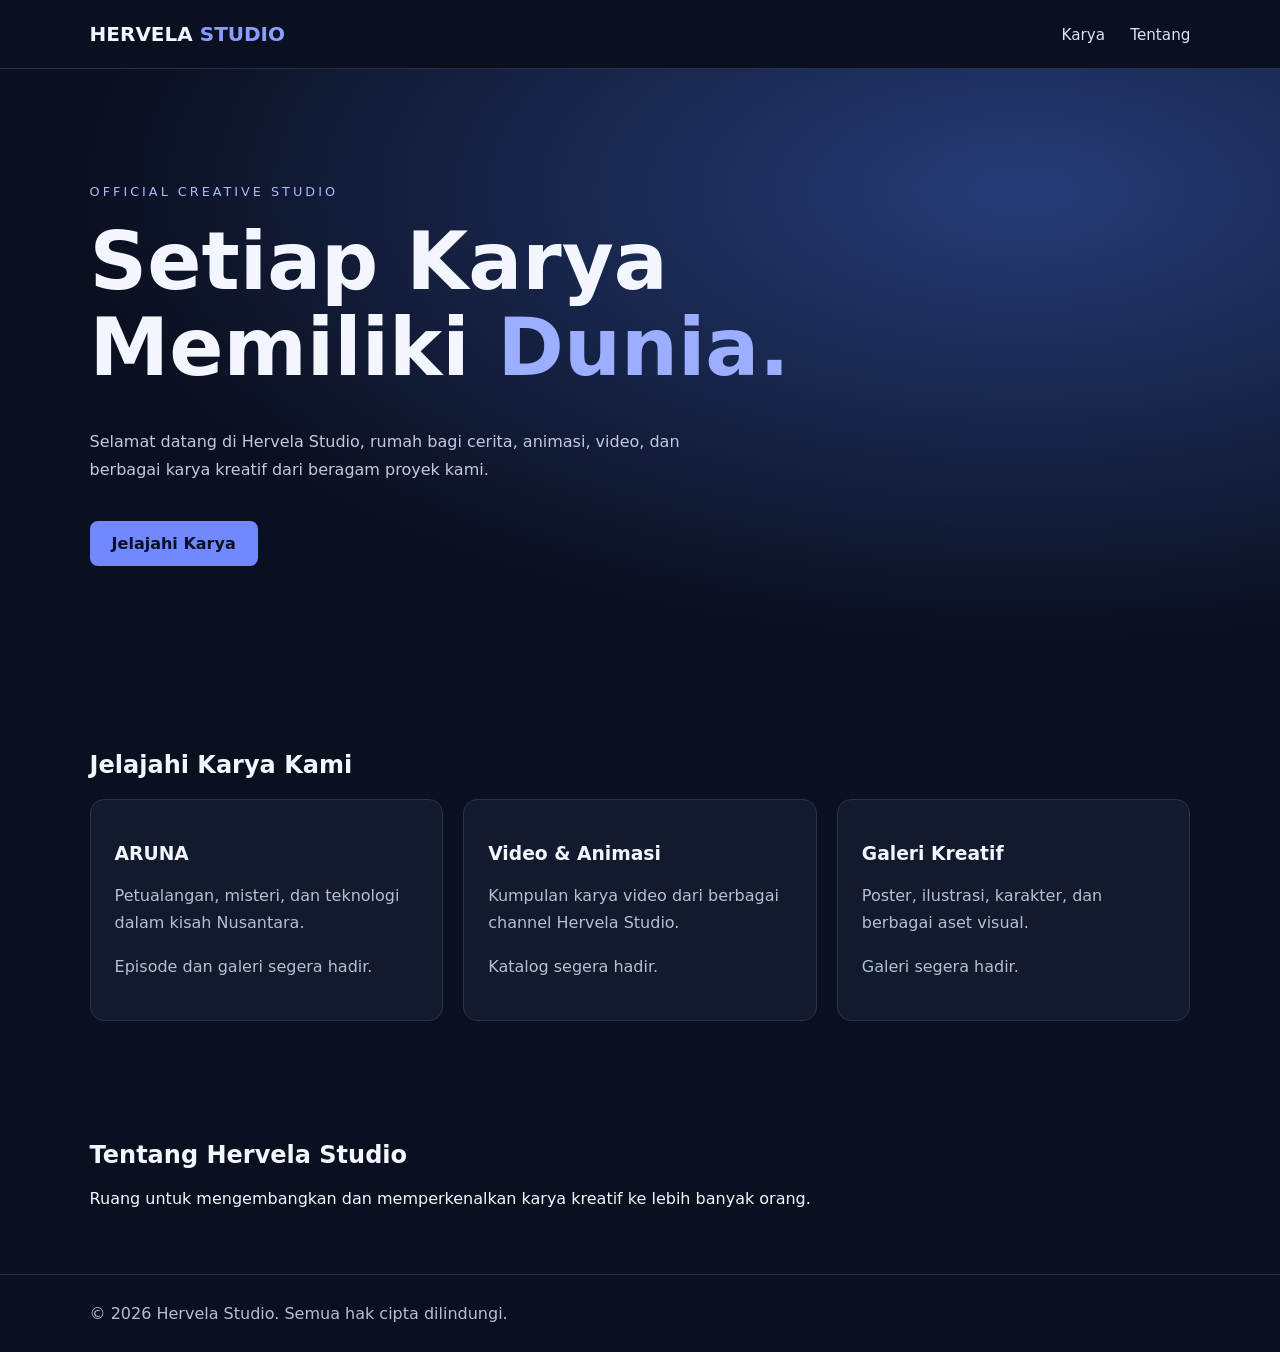
==== index.html @ 559ba044 "Create index.html for Hervela Studio website This HTML file serves as the main structure for the Her" ====
<!DOCTYPE html>
<html lang="id">
<head>
  <meta charset="UTF-8">
  <meta name="viewport" content="width=device-width, initial-scale=1.0">
  <meta name="description" content="Portal resmi Hervela Studio, rumah bagi ARUNA dan berbagai karya kreatif.">
  <title>Hervela Studio — Dunia Imajinasi</title>
  <style>
    * { box-sizing: border-box; }
    body {
      margin: 0;
      font-family: system-ui, sans-serif;
      background: #0b1020;
      color: #f4f6ff;
    }
    header {
      padding: 22px 7%;
      display: flex;
      justify-content: space-between;
      align-items: center;
      border-bottom: 1px solid #263047;
    }
    .logo { font-size: 1.25rem; font-weight: 800; }
    .logo span { color: #8b9dff; }
    nav a {
      color: #dce2f7;
      text-decoration: none;
      margin-left: 20px;
      font-size: .95rem;
    }
    .hero {
      min-height: 68vh;
      padding: 90px 7%;
      display: flex;
      flex-direction: column;
      justify-content: center;
      background: radial-gradient(ellipse at 80% 20%, #263c78, #0b1020 65%);
    }
    .tag {
      color: #aab8ff;
      text-transform: uppercase;
      letter-spacing: 3px;
      font-size: .8rem;
    }
    h1 { font-size: clamp(2.5rem, 7vw, 5rem); line-height: 1.08; margin: 20px 0; }
    h1 span { color: #9caeff; }
    .hero p { max-width: 600px; color: #c0c9df; line-height: 1.8; }
    .button {
      display: inline-block;
      width: fit-content;
      margin-top: 20px;
      padding: 13px 22px;
      border-radius: 8px;
      background: #7288ff;
      color: #081022;
      text-decoration: none;
      font-weight: 700;
    }
    section { padding: 50px 7%; }
    .projects {
      display: grid;
      grid-template-columns: repeat(auto-fit, minmax(220px, 1fr));
      gap: 20px;
    }
    .card {
      padding: 24px;
      border: 1px solid #29344d;
      border-radius: 14px;
      background: #121a2e;
    }
    .card p, footer { color: #b4bfd5; line-height: 1.7; }
    footer { padding: 25px 7%; border-top: 1px solid #263047; }
    @media (max-width: 600px) {
      header { align-items: flex-start; gap: 15px; flex-direction: column; }
      nav a { margin: 0 14px 0 0; }
      .hero { min-height: 55vh; padding-top: 65px; }
    }
  </style>
</head>
<body>
  <header>
    <div class="logo">HERVELA <span>STUDIO</span></div>
    <nav>
      <a href="#karya">Karya</a>
      <a href="#tentang">Tentang</a>
    </nav>
  </header>

  <main>
    <section class="hero">
      <div class="tag">Official Creative Studio</div>
      <h1>Setiap Karya<br>Memiliki <span>Dunia.</span></h1>
      <p>
        Selamat datang di Hervela Studio, rumah bagi cerita,
        animasi, video, dan berbagai karya kreatif dari beragam proyek kami.
      </p>
      <a class="button" href="#karya">Jelajahi Karya</a>
    </section>

    <section id="karya">
      <h2>Jelajahi Karya Kami</h2>
      <div class="projects">
        <article class="card">
          <h3>ARUNA</h3>
          <p>Petualangan, misteri, dan teknologi dalam kisah Nusantara.</p>
          <p>Episode dan galeri segera hadir.</p>
        </article>
        <article class="card">
          <h3>Video & Animasi</h3>
          <p>Kumpulan karya video dari berbagai channel Hervela Studio.</p>
          <p>Katalog segera hadir.</p>
        </article>
        <article class="card">
          <h3>Galeri Kreatif</h3>
          <p>Poster, ilustrasi, karakter, dan berbagai aset visual.</p>
          <p>Galeri segera hadir.</p>
        </article>
      </div>
    </section>

    <section id="tentang">
      <h2>Tentang Hervela Studio</h2>
      <p>Ruang untuk mengembangkan dan memperkenalkan karya kreatif ke lebih banyak orang.</p>
    </section>
  </main>

  <footer>© 2026 Hervela Studio. Semua hak cipta dilindungi.</footer>
</body>
</html>
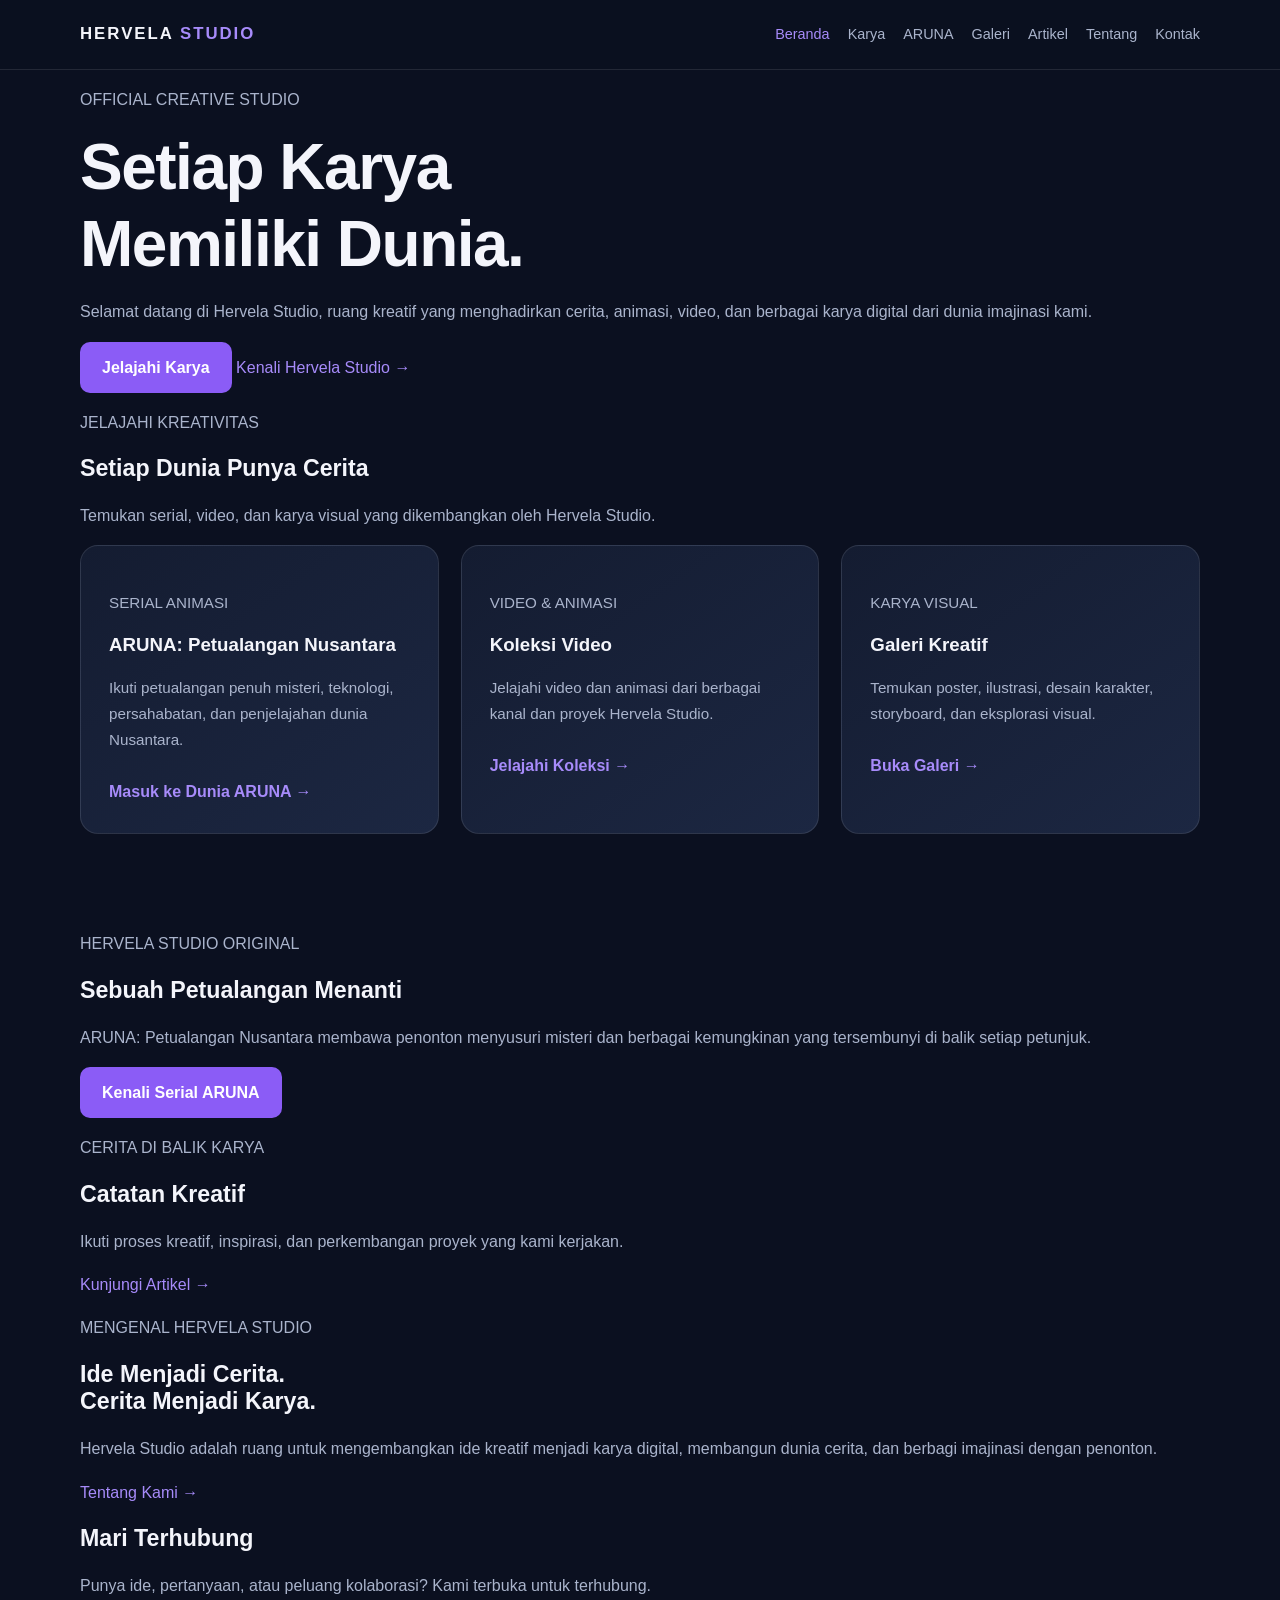
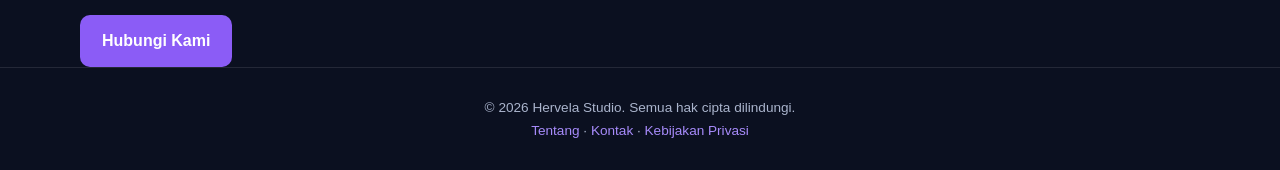
==== commit abc19e8b: "Revise index.html for content and structure updates Updated the HTML structure and content for Herve" ====
--- a/index.html
+++ b/index.html
@@ -4,127 +4,166 @@
 <head>
   <meta charset="UTF-8">
   <meta name="viewport" content="width=device-width, initial-scale=1.0">
-  <meta name="description" content="Portal resmi Hervela Studio, rumah bagi ARUNA dan berbagai karya kreatif.">
-  <title>Hervela Studio — Dunia Imajinasi</title>
-  <style>
-    * { box-sizing: border-box; }
-    body {
-      margin: 0;
-      font-family: system-ui, sans-serif;
-      background: #0b1020;
-      color: #f4f6ff;
-    }
-    header {
-      padding: 22px 7%;
-      display: flex;
-      justify-content: space-between;
-      align-items: center;
-      border-bottom: 1px solid #263047;
-    }
-    .logo { font-size: 1.25rem; font-weight: 800; }
-    .logo span { color: #8b9dff; }
-    nav a {
-      color: #dce2f7;
-      text-decoration: none;
-      margin-left: 20px;
-      font-size: .95rem;
-    }
-    .hero {
-      min-height: 68vh;
-      padding: 90px 7%;
-      display: flex;
-      flex-direction: column;
-      justify-content: center;
-      background: radial-gradient(ellipse at 80% 20%, #263c78, #0b1020 65%);
-    }
-    .tag {
-      color: #aab8ff;
-      text-transform: uppercase;
-      letter-spacing: 3px;
-      font-size: .8rem;
-    }
-    h1 { font-size: clamp(2.5rem, 7vw, 5rem); line-height: 1.08; margin: 20px 0; }
-    h1 span { color: #9caeff; }
-    .hero p { max-width: 600px; color: #c0c9df; line-height: 1.8; }
-    .button {
-      display: inline-block;
-      width: fit-content;
-      margin-top: 20px;
-      padding: 13px 22px;
-      border-radius: 8px;
-      background: #7288ff;
-      color: #081022;
-      text-decoration: none;
-      font-weight: 700;
-    }
-    section { padding: 50px 7%; }
-    .projects {
-      display: grid;
-      grid-template-columns: repeat(auto-fit, minmax(220px, 1fr));
-      gap: 20px;
-    }
-    .card {
-      padding: 24px;
-      border: 1px solid #29344d;
-      border-radius: 14px;
-      background: #121a2e;
-    }
-    .card p, footer { color: #b4bfd5; line-height: 1.7; }
-    footer { padding: 25px 7%; border-top: 1px solid #263047; }
-    @media (max-width: 600px) {
-      header { align-items: flex-start; gap: 15px; flex-direction: column; }
-      nav a { margin: 0 14px 0 0; }
-      .hero { min-height: 55vh; padding-top: 65px; }
-    }
-  </style>
+
+  <meta name="description" content="Jelajahi Hervela Studio, rumah bagi ARUNA: Petualangan Nusantara, animasi, video, galeri kreatif, dan berbagai karya digital.">
+
+  <meta name="theme-color" content="#0b1020">
+
+  <title>Hervela Studio — Setiap Karya Memiliki Dunia</title>
+
+  <link rel="stylesheet" href="assets/css/style.css">
 </head>
+
 <body>
   <header>
-    <div class="logo">HERVELA <span>STUDIO</span></div>
-    <nav>
-      <a href="#karya">Karya</a>
-      <a href="#tentang">Tentang</a>
+    <a href="index.html" class="logo" aria-label="Hervela Studio — Beranda">
+      HERVELA <span style="color:#a78bfa">STUDIO</span>
+    </a>
+
+    <nav aria-label="Navigasi utama">
+      <a href="index.html" aria-current="page">Beranda</a>
+      <a href="karya.html">Karya</a>
+      <a href="aruna.html">ARUNA</a>
+      <a href="galeri.html">Galeri</a>
+      <a href="artikel.html">Artikel</a>
+      <a href="tentang.html">Tentang</a>
+      <a href="kontak.html">Kontak</a>
     </nav>
   </header>
 
   <main>
-    <section class="hero">
-      <div class="tag">Official Creative Studio</div>
-      <h1>Setiap Karya<br>Memiliki <span>Dunia.</span></h1>
-      <p>
-        Selamat datang di Hervela Studio, rumah bagi cerita,
-        animasi, video, dan berbagai karya kreatif dari beragam proyek kami.
-      </p>
-      <a class="button" href="#karya">Jelajahi Karya</a>
+    <!-- HERO -->
+    <section class="home-hero">
+      <div class="hero-content">
+        <p class="hero-tag">OFFICIAL CREATIVE STUDIO</p>
+
+        <h1>
+          Setiap Karya<br>
+          Memiliki <span>Dunia.</span>
+        </h1>
+
+        <p class="hero-description">
+          Selamat datang di Hervela Studio, ruang kreatif
+          yang menghadirkan cerita, animasi, video, dan
+          berbagai karya digital dari dunia imajinasi kami.
+        </p>
+
+        <div class="hero-actions">
+          <a class="button" href="karya.html">Jelajahi Karya</a>
+          <a class="secondary-button" href="tentang.html">
+            Kenali Hervela Studio →
+          </a>
+        </div>
+      </div>
     </section>
 
-    <section id="karya">
-      <h2>Jelajahi Karya Kami</h2>
-      <div class="projects">
-        <article class="card">
-          <h3>ARUNA</h3>
-          <p>Petualangan, misteri, dan teknologi dalam kisah Nusantara.</p>
-          <p>Episode dan galeri segera hadir.</p>
+    <!-- PENGENALAN KARYA -->
+    <section class="home-section" id="karya">
+      <div class="section-heading">
+        <p class="section-tag">JELAJAHI KREATIVITAS</p>
+        <h2>Setiap Dunia Punya Cerita</h2>
+        <p>
+          Temukan serial, video, dan karya visual
+          yang dikembangkan oleh Hervela Studio.
+        </p>
+      </div>
+
+      <div class="work-list">
+        <article class="work-card">
+          <p class="card-label">SERIAL ANIMASI</p>
+          <h3>ARUNA: Petualangan Nusantara</h3>
+          <p>
+            Ikuti petualangan penuh misteri, teknologi,
+            persahabatan, dan penjelajahan dunia Nusantara.
+          </p>
+          <a href="aruna.html">Masuk ke Dunia ARUNA →</a>
         </article>
-        <article class="card">
-          <h3>Video & Animasi</h3>
-          <p>Kumpulan karya video dari berbagai channel Hervela Studio.</p>
-          <p>Katalog segera hadir.</p>
+
+        <article class="work-card">
+          <p class="card-label">VIDEO & ANIMASI</p>
+          <h3>Koleksi Video</h3>
+          <p>
+            Jelajahi video dan animasi dari berbagai
+            kanal dan proyek Hervela Studio.
+          </p>
+          <a href="karya.html">Jelajahi Koleksi →</a>
         </article>
-        <article class="card">
+
+        <article class="work-card">
+          <p class="card-label">KARYA VISUAL</p>
           <h3>Galeri Kreatif</h3>
-          <p>Poster, ilustrasi, karakter, dan berbagai aset visual.</p>
-          <p>Galeri segera hadir.</p>
+          <p>
+            Temukan poster, ilustrasi, desain karakter,
+            storyboard, dan eksplorasi visual.
+          </p>
+          <a href="galeri.html">Buka Galeri →</a>
         </article>
       </div>
     </section>
 
-    <section id="tentang">
-      <h2>Tentang Hervela Studio</h2>
-      <p>Ruang untuk mengembangkan dan memperkenalkan karya kreatif ke lebih banyak orang.</p>
+    <!-- ARUNA UNGGULAN -->
+    <section class="featured-section">
+      <div class="featured-content">
+        <p class="section-tag">HERVELA STUDIO ORIGINAL</p>
+        <h2>Sebuah Petualangan Menanti</h2>
+        <p>
+          ARUNA: Petualangan Nusantara membawa penonton
+          menyusuri misteri dan berbagai kemungkinan
+          yang tersembunyi di balik setiap petunjuk.
+        </p>
+        <a class="button" href="aruna.html">Kenali Serial ARUNA</a>
+      </div>
+    </section>
+
+    <!-- ARTIKEL -->
+    <section class="home-section">
+      <div class="section-heading">
+        <p class="section-tag">CERITA DI BALIK KARYA</p>
+        <h2>Catatan Kreatif</h2>
+        <p>
+          Ikuti proses kreatif, inspirasi, dan perkembangan
+          proyek yang kami kerjakan.
+        </p>
+        <a class="text-link" href="artikel.html">
+          Kunjungi Artikel →
+        </a>
+      </div>
+    </section>
+
+    <!-- TENTANG -->
+    <section class="about-section">
+      <p class="section-tag">MENGENAL HERVELA STUDIO</p>
+      <h2>Ide Menjadi Cerita.<br>Cerita Menjadi Karya.</h2>
+      <p>
+        Hervela Studio adalah ruang untuk mengembangkan
+        ide kreatif menjadi karya digital, membangun
+        dunia cerita, dan berbagi imajinasi dengan penonton.
+      </p>
+      <a class="text-link" href="tentang.html">
+        Tentang Kami →
+      </a>
+    </section>
+
+    <!-- KONTAK -->
+    <section class="contact-banner">
+      <h2>Mari Terhubung</h2>
+      <p>
+        Punya ide, pertanyaan, atau peluang kolaborasi?
+        Kami terbuka untuk terhubung.
+      </p>
+      <a class="button" href="kontak.html">Hubungi Kami</a>
     </section>
   </main>
 
-  <footer>© 2026 Hervela Studio. Semua hak cipta dilindungi.</footer>
+  <footer>
+    <p>© 2026 Hervela Studio. Semua hak cipta dilindungi.</p>
+    <p>
+      <a href="tentang.html">Tentang</a>
+      <span aria-hidden="true"> · </span>
+      <a href="kontak.html">Kontak</a>
+      <span aria-hidden="true"> · </span>
+      <a href="kebijakan-privasi.html">Kebijakan Privasi</a>
+    </p>
+  </footer>
 </body>
 </html>
--- a/assets/css/style.css
+++ b/assets/css/style.css
@@ -0,0 +1,257 @@
+
+/* =====================================
+   HERVELA STUDIO — GLOBAL STYLES
+   ===================================== */
+
+:root {
+  --bg: #0b1020;
+  --surface: #141c31;
+  --surface-light: #1c2742;
+  --text: #f4f5fb;
+  --muted: #aab4cc;
+  --accent: #a78bfa;
+  --accent-strong: #8b5cf6;
+  --border: rgba(255, 255, 255, 0.10);
+  --max-width: 1120px;
+}
+
+* {
+  box-sizing: border-box;
+}
+
+html {
+  scroll-behavior: smooth;
+}
+
+body {
+  margin: 0;
+  background: var(--bg);
+  color: var(--text);
+  font-family: Arial, Helvetica, sans-serif;
+  line-height: 1.7;
+}
+
+a {
+  color: var(--accent);
+  text-decoration: none;
+}
+
+a:hover {
+  color: #c4b5fd;
+}
+
+img {
+  max-width: 100%;
+  height: auto;
+  display: block;
+}
+
+/* Header dan navigasi */
+
+header {
+  width: 100%;
+  padding: 20px max(5%, calc((100% - var(--max-width)) / 2));
+  display: flex;
+  align-items: center;
+  justify-content: space-between;
+  gap: 24px;
+  flex-wrap: wrap;
+  border-bottom: 1px solid var(--border);
+  background: rgba(11, 16, 32, 0.96);
+}
+
+.logo {
+  color: var(--text);
+  font-size: 1.05rem;
+  font-weight: 800;
+  letter-spacing: 2px;
+}
+
+nav {
+  display: flex;
+  align-items: center;
+  gap: 18px;
+  flex-wrap: wrap;
+}
+
+nav a {
+  color: var(--muted);
+  font-size: 0.9rem;
+}
+
+nav a:hover,
+nav a[aria-current="page"] {
+  color: var(--accent);
+}
+
+/* Konten umum */
+
+main {
+  min-height: 65vh;
+}
+
+section {
+  width: min(100% - 40px, var(--max-width));
+  margin-inline: auto;
+}
+
+.page-hero {
+  padding-top: 90px;
+  padding-bottom: 65px;
+  text-align: center;
+}
+
+.page-hero > p:first-child {
+  color: var(--accent);
+  font-size: 0.8rem;
+  font-weight: 700;
+  letter-spacing: 3px;
+  text-transform: uppercase;
+}
+
+h1,
+h2,
+h3 {
+  line-height: 1.2;
+}
+
+h1 {
+  margin: 16px 0;
+  font-size: clamp(2.2rem, 6vw, 4rem);
+  letter-spacing: -1.5px;
+}
+
+h2 {
+  font-size: 1.45rem;
+}
+
+p {
+  color: var(--muted);
+}
+
+.page-hero > p:last-child {
+  max-width: 680px;
+  margin: 18px auto 0;
+}
+
+/* Kartu karya */
+
+.work-list {
+  display: grid;
+  grid-template-columns: repeat(3, minmax(0, 1fr));
+  gap: 22px;
+  padding-bottom: 80px;
+}
+
+.work-card {
+  padding: 28px;
+  background: linear-gradient(
+    145deg,
+    var(--surface),
+    var(--surface-light)
+  );
+  border: 1px solid var(--border);
+  border-radius: 18px;
+  transition: transform 0.2s ease,
+              border-color 0.2s ease;
+}
+
+.work-card:hover {
+  transform: translateY(-4px);
+  border-color: var(--accent-strong);
+}
+
+.work-card h2 {
+  margin-top: 0;
+}
+
+.work-card p {
+  font-size: 0.95rem;
+}
+
+.work-card a {
+  display: inline-block;
+  margin-top: 10px;
+  font-weight: 700;
+}
+
+/* Tombol umum */
+
+.button {
+  display: inline-block;
+  padding: 12px 22px;
+  border-radius: 10px;
+  background: var(--accent-strong);
+  color: white;
+  font-weight: 700;
+}
+
+.button:hover {
+  background: #7c3aed;
+  color: white;
+}
+
+/* Footer */
+
+footer {
+  padding: 28px 20px;
+  border-top: 1px solid var(--border);
+  text-align: center;
+}
+
+footer p {
+  margin: 0;
+  font-size: 0.85rem;
+}
+
+/* Responsif untuk tablet dan ponsel */
+
+@media (max-width: 800px) {
+  header {
+    padding: 18px 20px;
+  }
+
+  nav {
+    gap: 12px;
+  }
+
+  .work-list {
+    grid-template-columns: repeat(2, minmax(0, 1fr));
+  }
+
+  .page-hero {
+    padding-top: 65px;
+    padding-bottom: 45px;
+  }
+}
+
+@media (max-width: 560px) {
+  .work-list {
+    grid-template-columns: 1fr;
+  }
+
+  nav {
+    width: 100%;
+    gap: 10px 15px;
+  }
+
+  nav a {
+    font-size: 0.85rem;
+  }
+
+  .work-card {
+    padding: 22px;
+  }
+}
+
+@media (prefers-reduced-motion: reduce) {
+  html {
+    scroll-behavior: auto;
+  }
+
+  *,
+  *::before,
+  *::after {
+    transition: none !important;
+  }
+}
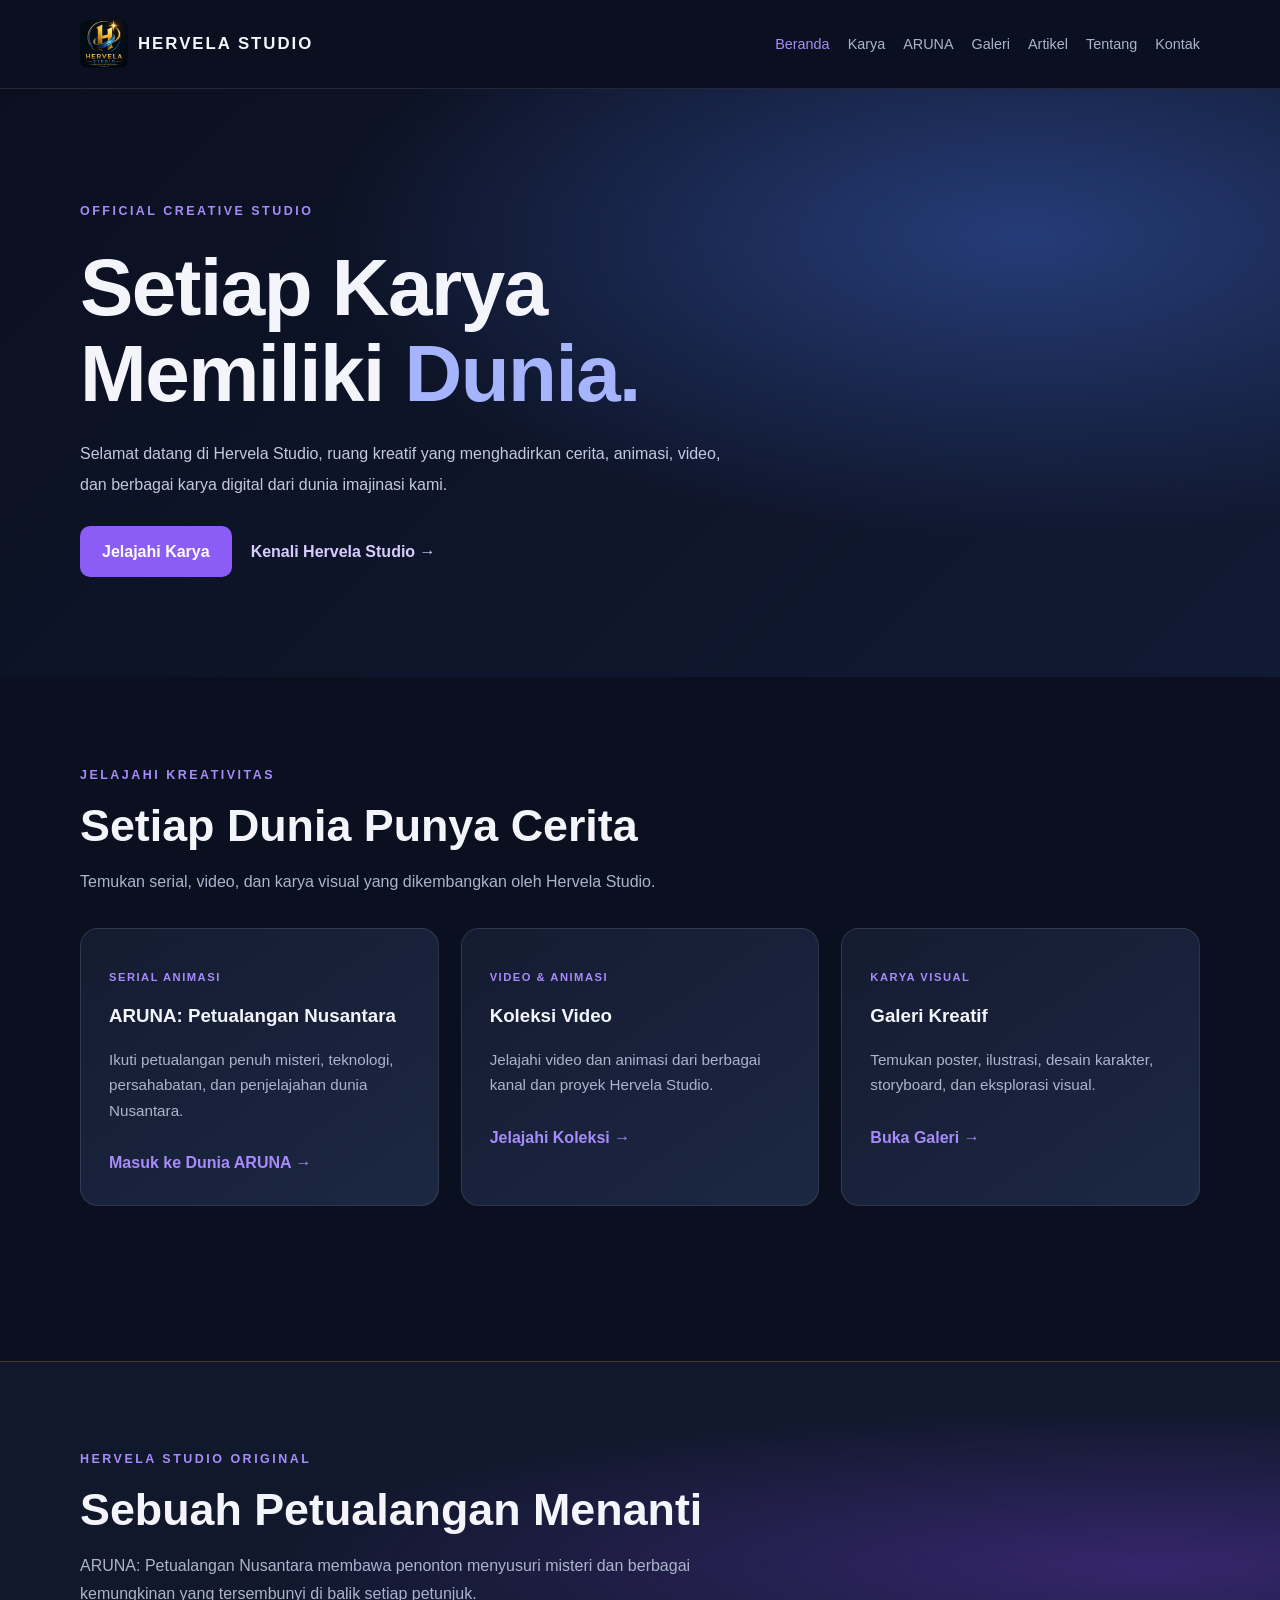
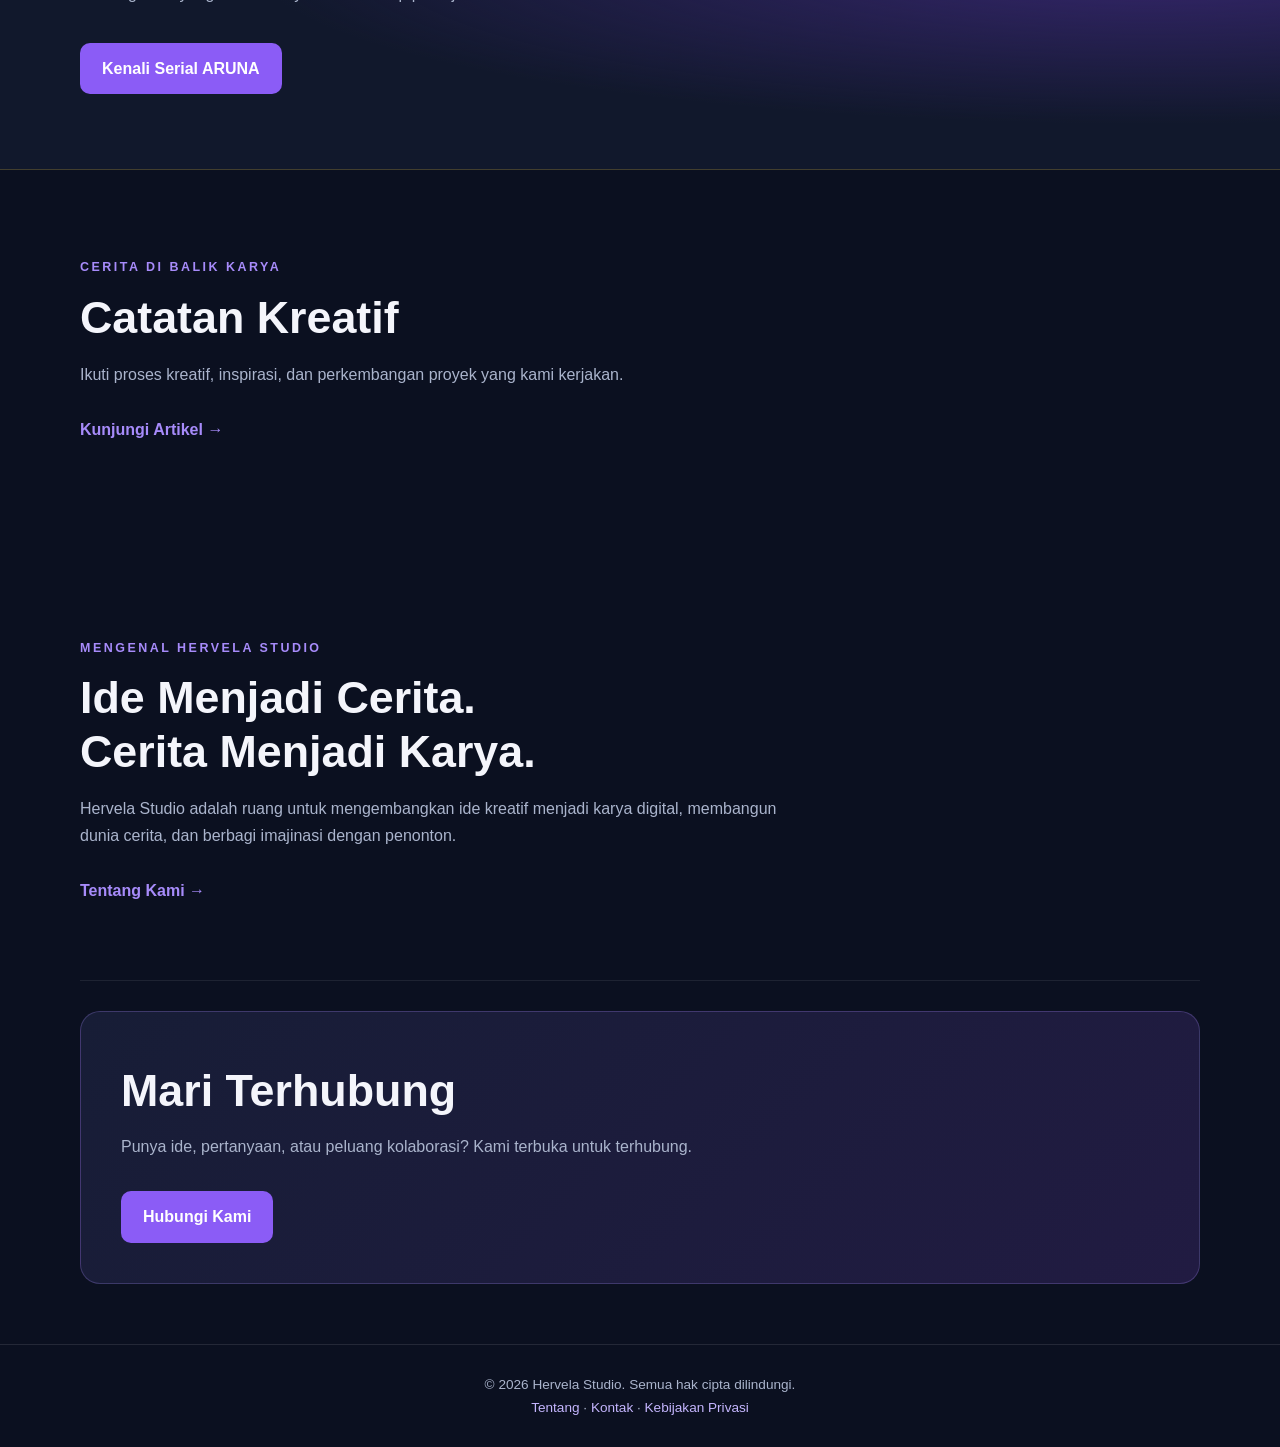
==== commit c17802c4: "Update index.html" ====
--- a/index.html
+++ b/index.html
@@ -16,9 +16,14 @@
 
 <body>
   <header>
-    <a href="index.html" class="logo" aria-label="Hervela Studio — Beranda">
-      HERVELA <span style="color:#a78bfa">STUDIO</span>
-    </a>
+      <a href="index.html" class="logo" aria-label="Hervela Studio — Beranda">
+        <img
+          src="assets/images/Logo%20Hervela%20Studio.jpg"
+          alt="Logo Hervela Studio"
+          class="site-logo"
+        >
+        <span>HERVELA STUDIO</span>
+      </a>
 
     <nav aria-label="Navigasi utama">
       <a href="index.html" aria-current="page">Beranda</a>
--- a/assets/css/style.css
+++ b/assets/css/style.css
@@ -255,3 +255,254 @@
     transition: none !important;
   }
 }
+
+
+/* =====================================
+   BERANDA HERVELA STUDIO
+   ===================================== */
+
+.home-hero {
+  width: 100%;
+  max-width: none;
+  margin: 0;
+  padding: 100px max(5%, calc((100% - 1120px) / 2));
+  min-height: 570px;
+  display: flex;
+  align-items: center;
+  background:
+    radial-gradient(ellipse at 80% 25%, #263c78 0%, transparent 48%),
+    linear-gradient(135deg, #0b1020, #111a33);
+}
+
+.hero-content {
+  max-width: 780px;
+}
+
+.hero-tag,
+.section-tag,
+.card-label {
+  color: #a78bfa;
+  font-size: 0.78rem;
+  font-weight: 700;
+  letter-spacing: 2.5px;
+}
+
+.home-hero h1 {
+  font-size: clamp(2.8rem, 7vw, 5rem);
+  line-height: 1.08;
+  margin: 22px 0;
+}
+
+.home-hero h1 span {
+  color: #a5b4fc;
+}
+
+.hero-description {
+  max-width: 650px;
+  color: #c0c9df;
+  line-height: 1.9;
+}
+
+.hero-actions {
+  display: flex;
+  align-items: center;
+  flex-wrap: wrap;
+  gap: 14px;
+  margin-top: 26px;
+}
+
+.hero-actions .button,
+.featured-content .button,
+.contact-banner .button {
+  margin-top: 0;
+  background: #8b5cf6;
+  color: #fff;
+}
+
+.secondary-button {
+  display: inline-block;
+  padding: 12px 5px;
+  color: #d8ccff;
+  font-weight: 700;
+}
+
+.home-section,
+.featured-section,
+.about-section,
+.contact-banner {
+  width: min(100% - 40px, 1120px);
+  margin-inline: auto;
+  padding: 75px 0;
+}
+
+.section-heading {
+  max-width: 720px;
+  margin-bottom: 32px;
+}
+
+.section-heading h2,
+.featured-content h2,
+.about-section h2,
+.contact-banner h2 {
+  font-size: clamp(1.8rem, 4vw, 2.8rem);
+  margin: 12px 0;
+}
+
+.section-heading > p:not(.section-tag),
+.featured-content > p:not(.section-tag),
+.about-section > p:not(.section-tag),
+.contact-banner > p {
+  color: #aab4cc;
+  max-width: 700px;
+}
+
+.work-card .card-label {
+  font-size: 0.7rem;
+  letter-spacing: 1.5px;
+}
+
+.featured-section {
+  width: 100%;
+  max-width: none;
+  padding: 75px max(5%, calc((100% - 1120px) / 2));
+  background:
+    radial-gradient(ellipse at 90% 50%, #35266c, transparent 55%),
+    #11182c;
+  border-top: 1px solid rgba(255,255,255,.08);
+  border-bottom: 1px solid rgba(255,255,255,.08);
+}
+
+.featured-content {
+  max-width: 760px;
+}
+
+.featured-content .button {
+  margin-top: 20px;
+}
+
+.text-link {
+  display: inline-block;
+  margin-top: 12px;
+  font-weight: 700;
+}
+
+.about-section {
+  border-bottom: 1px solid rgba(255,255,255,.08);
+}
+
+.about-section > p:not(.section-tag) {
+  max-width: 700px;
+}
+
+.contact-banner {
+  margin-top: 30px;
+  margin-bottom: 60px;
+  padding: 40px;
+  border: 1px solid rgba(167,139,250,.25);
+  border-radius: 20px;
+  background: linear-gradient(135deg, #171d36, #211b42);
+}
+
+.contact-banner .button {
+  margin-top: 15px;
+}
+
+footer a {
+  color: #c4b5fd;
+}
+
+@media (max-width: 600px) {
+  .home-hero {
+    min-height: 470px;
+    padding: 70px 20px;
+  }
+
+  .home-hero h1 {
+    font-size: clamp(2.6rem, 12vw, 4rem);
+  }
+
+  .home-section,
+  .about-section {
+    padding: 50px 0;
+  }
+
+  .featured-section {
+    padding: 55px 20px;
+  }
+
+  .contact-banner {
+    padding: 26px;
+  }
+}
+
+
+/* IDENTITAS VISUAL HERVELA STUDIO */
+
+.logo {
+  display: inline-flex;
+  align-items: center;
+  gap: 10px;
+  white-space: nowrap;
+}
+
+.site-logo {
+  width: 48px;
+  height: 48px;
+  object-fit: contain;
+  border-radius: 8px;
+}
+
+.home-hero {
+  position: relative;
+  overflow: hidden;
+}
+
+.home-hero .hero-content {
+  position: relative;
+  z-index: 1;
+}
+
+.featured-section {
+  position: relative;
+  overflow: hidden;
+  border-top: 1px solid rgba(212, 175, 55, 0.25);
+  border-bottom: 1px solid rgba(212, 175, 55, 0.25);
+}
+
+.featured-banner {
+  display: block;
+  width: 100%;
+  max-height: 440px;
+  object-fit: cover;
+  object-position: center;
+  border: 1px solid rgba(212, 175, 55, 0.3);
+  border-radius: 18px;
+  margin: 28px 0;
+}
+
+.poster-image {
+  width: 100%;
+  aspect-ratio: 2 / 3;
+  object-fit: cover;
+  border-radius: 12px;
+  margin-bottom: 18px;
+}
+
+.work-card img {
+  transition: transform 0.25s ease;
+}
+
+.work-card:hover img {
+  transform: scale(1.02);
+}
+
+@media (max-width: 600px) {
+  .site-logo {
+    width: 40px;
+    height: 40px;
+  }
+
+  .featured-banner {
+    border-radius: 12px;
+  }
+}
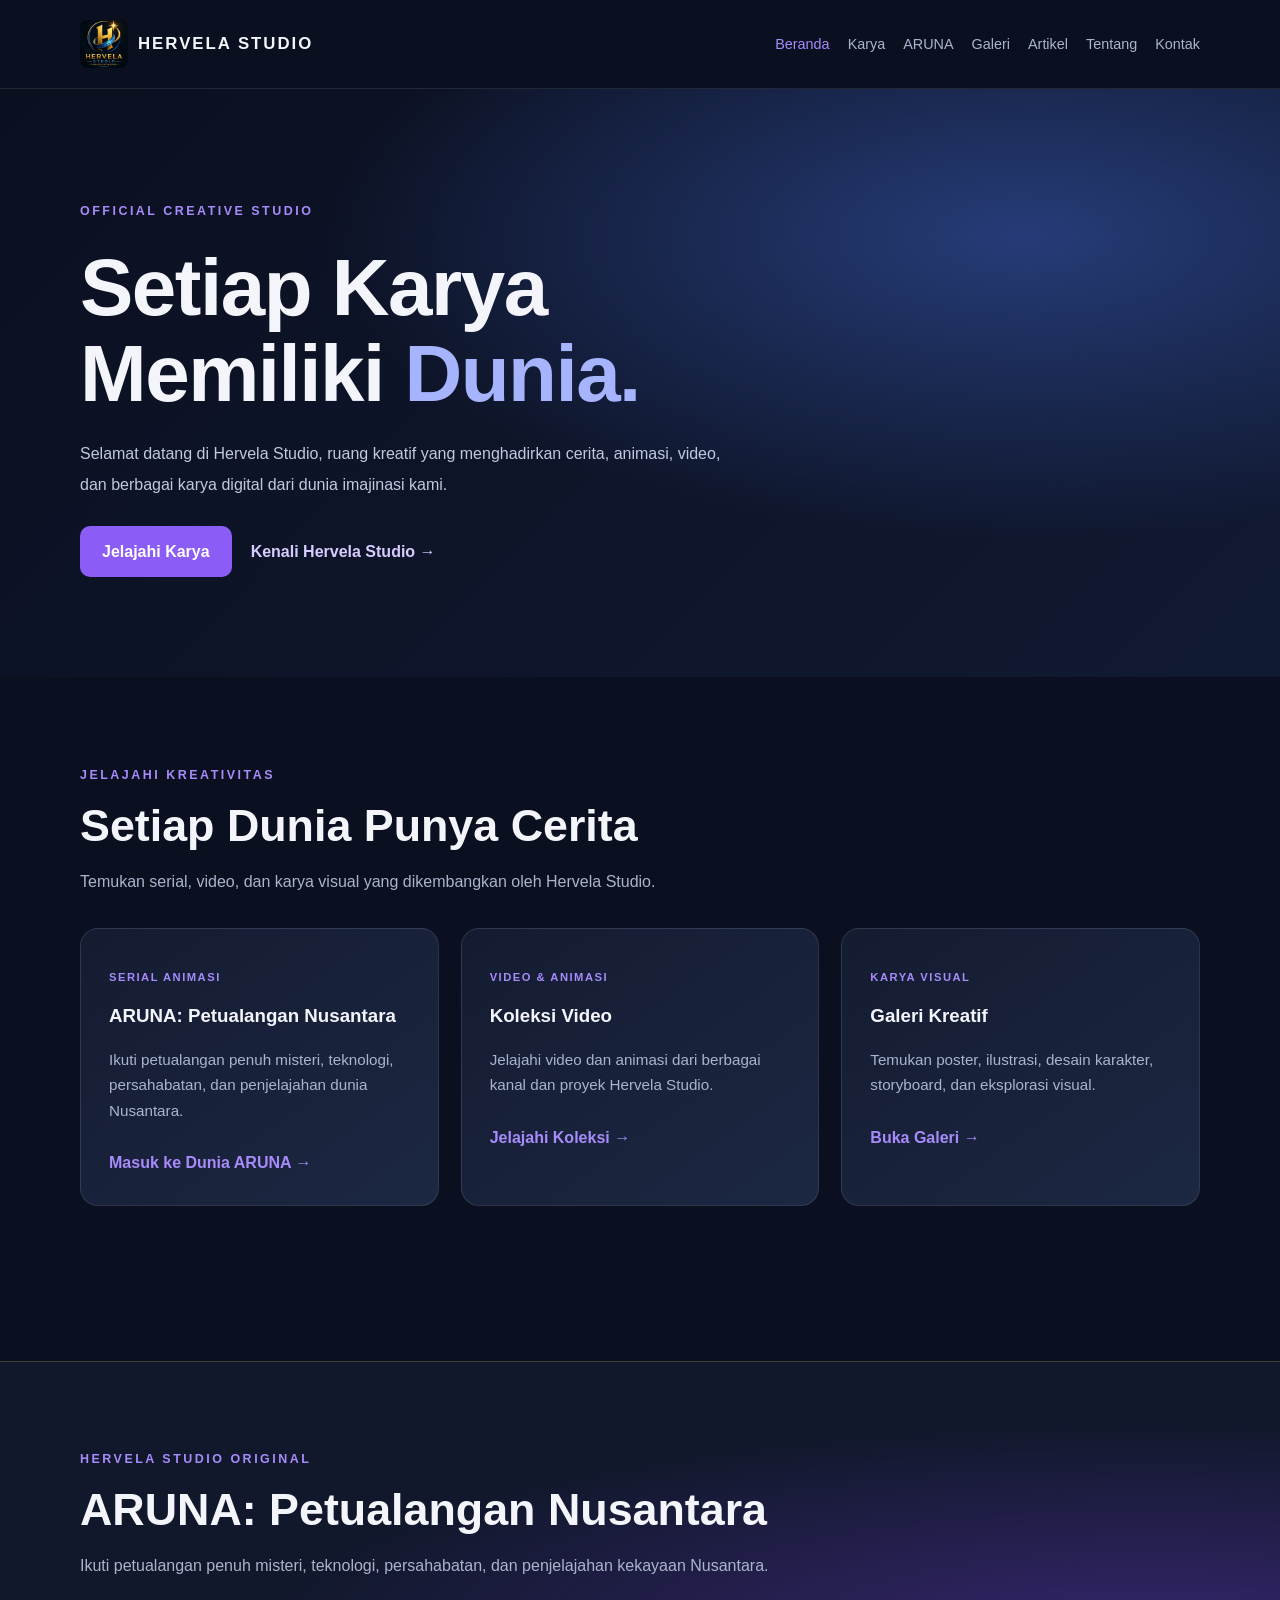
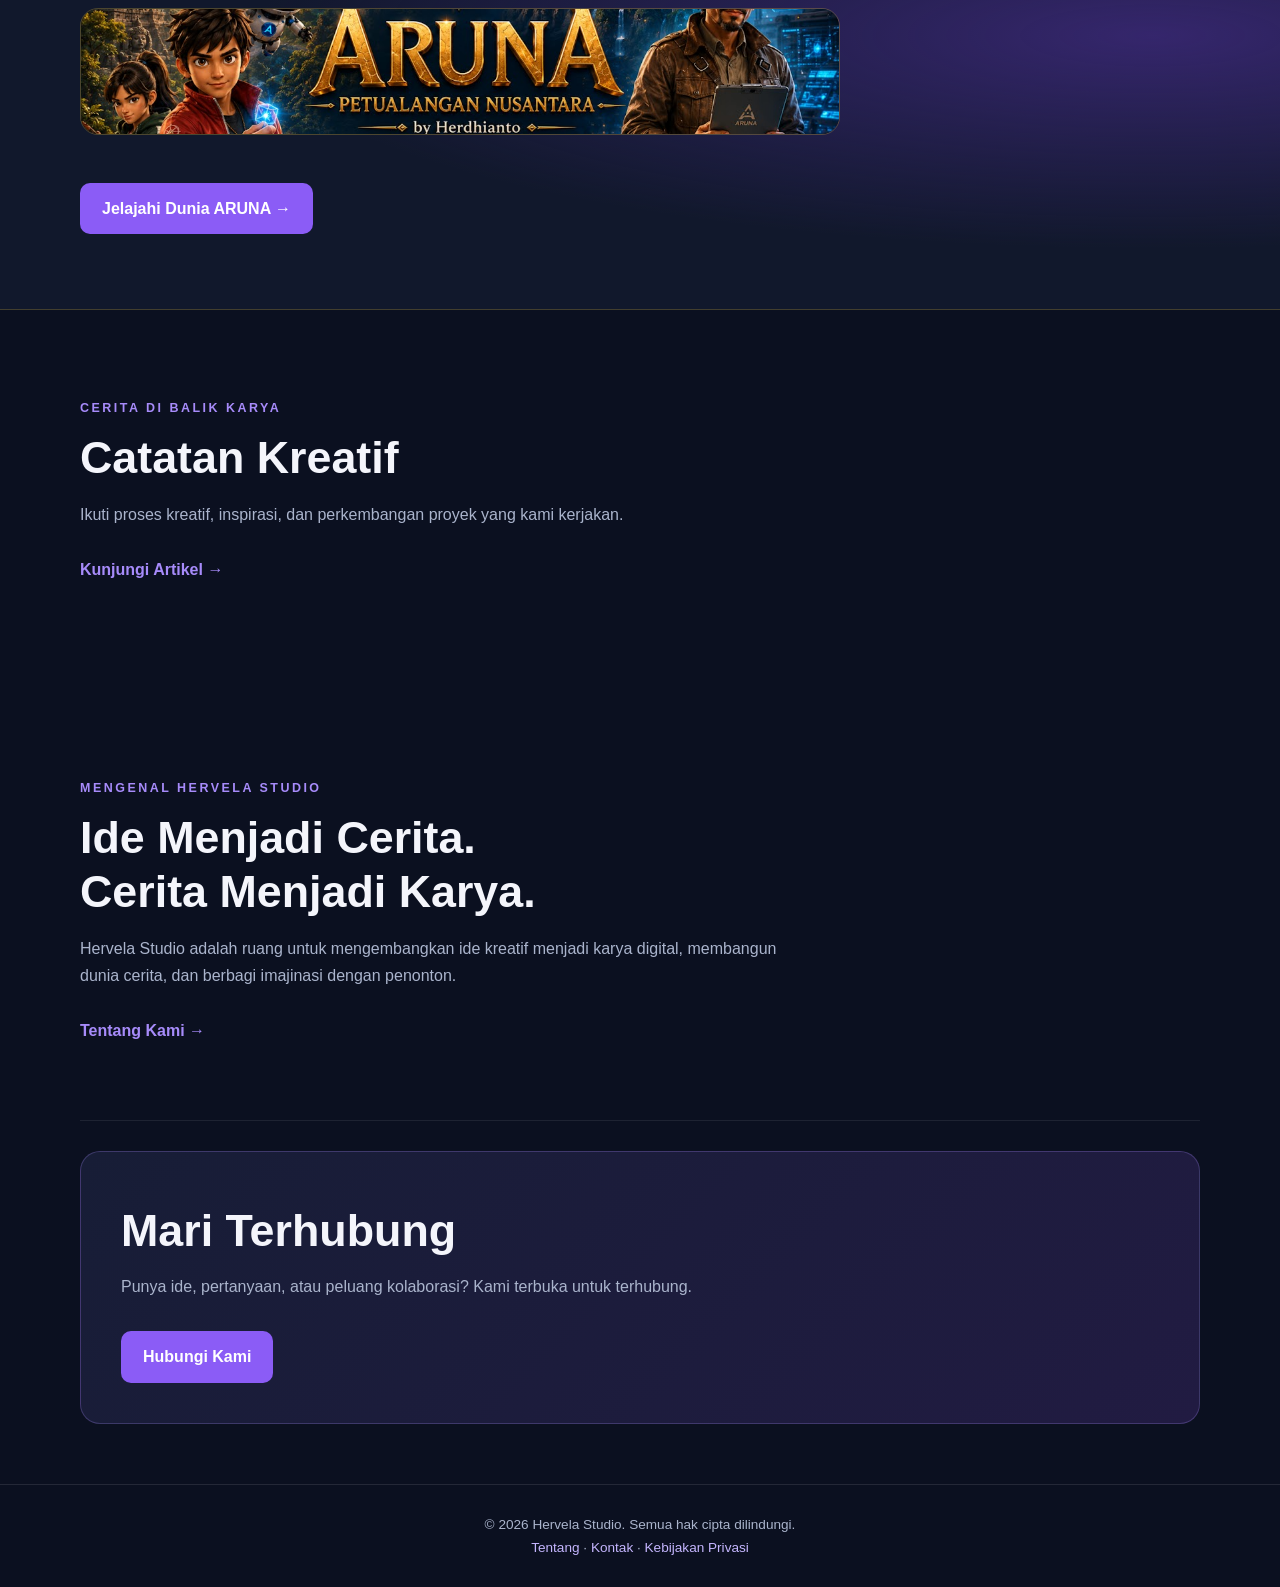
==== commit 9e15cd29: "Revise ARUNA section title and content Updated the title and description for the ARUNA section, enha" ====
--- a/index.html
+++ b/index.html
@@ -110,13 +110,25 @@
     <section class="featured-section">
       <div class="featured-content">
         <p class="section-tag">HERVELA STUDIO ORIGINAL</p>
-        <h2>Sebuah Petualangan Menanti</h2>
+    
+        <h2>ARUNA: Petualangan Nusantara</h2>
+    
         <p>
-          ARUNA: Petualangan Nusantara membawa penonton
-          menyusuri misteri dan berbagai kemungkinan
-          yang tersembunyi di balik setiap petunjuk.
+          Ikuti petualangan penuh misteri, teknologi,
+          persahabatan, dan penjelajahan kekayaan Nusantara.
         </p>
-        <a class="button" href="aruna.html">Kenali Serial ARUNA</a>
+    
+        <a href="aruna.html">
+          <img
+            src="assets/images/channels4_banner.jpg"
+            alt="Banner resmi ARUNA: Petualangan Nusantara"
+            class="featured-banner"
+          >
+        </a>
+    
+        <a class="button" href="aruna.html">
+          Jelajahi Dunia ARUNA →
+        </a>
       </div>
     </section>
 
